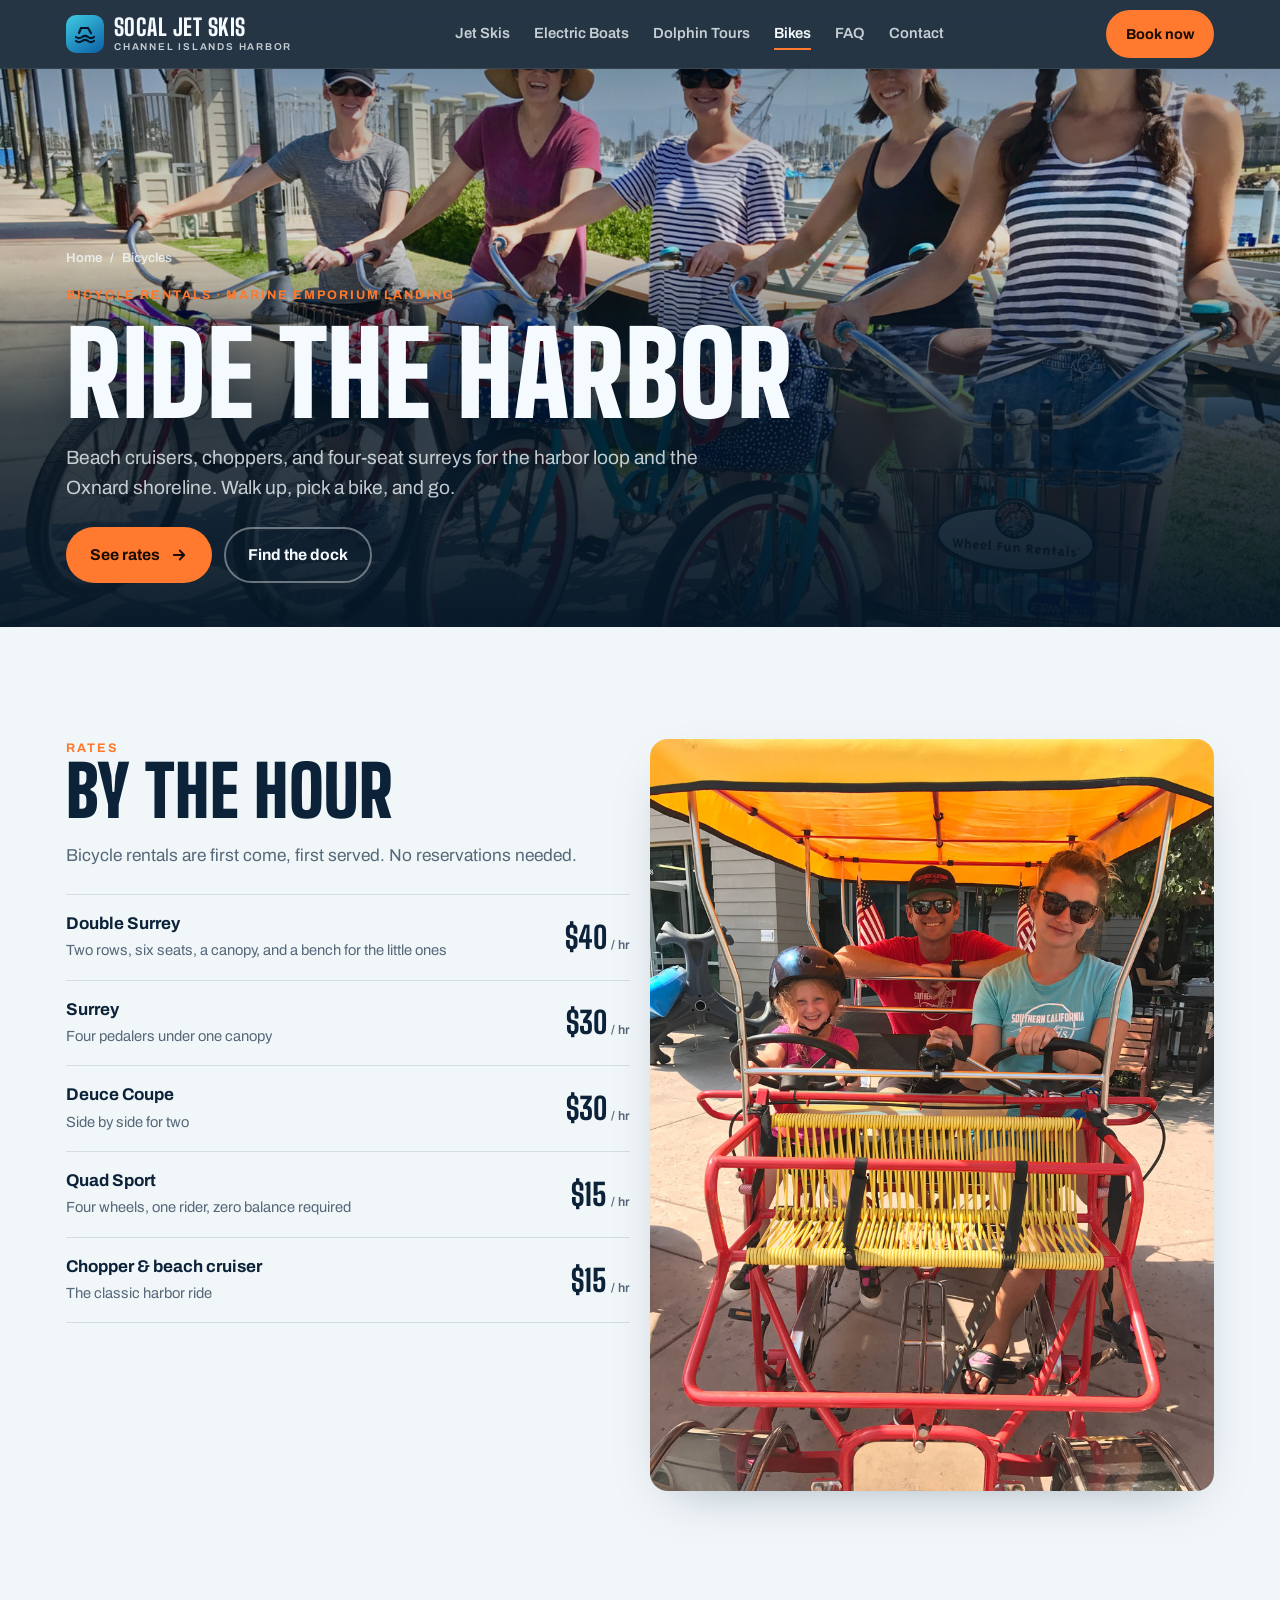
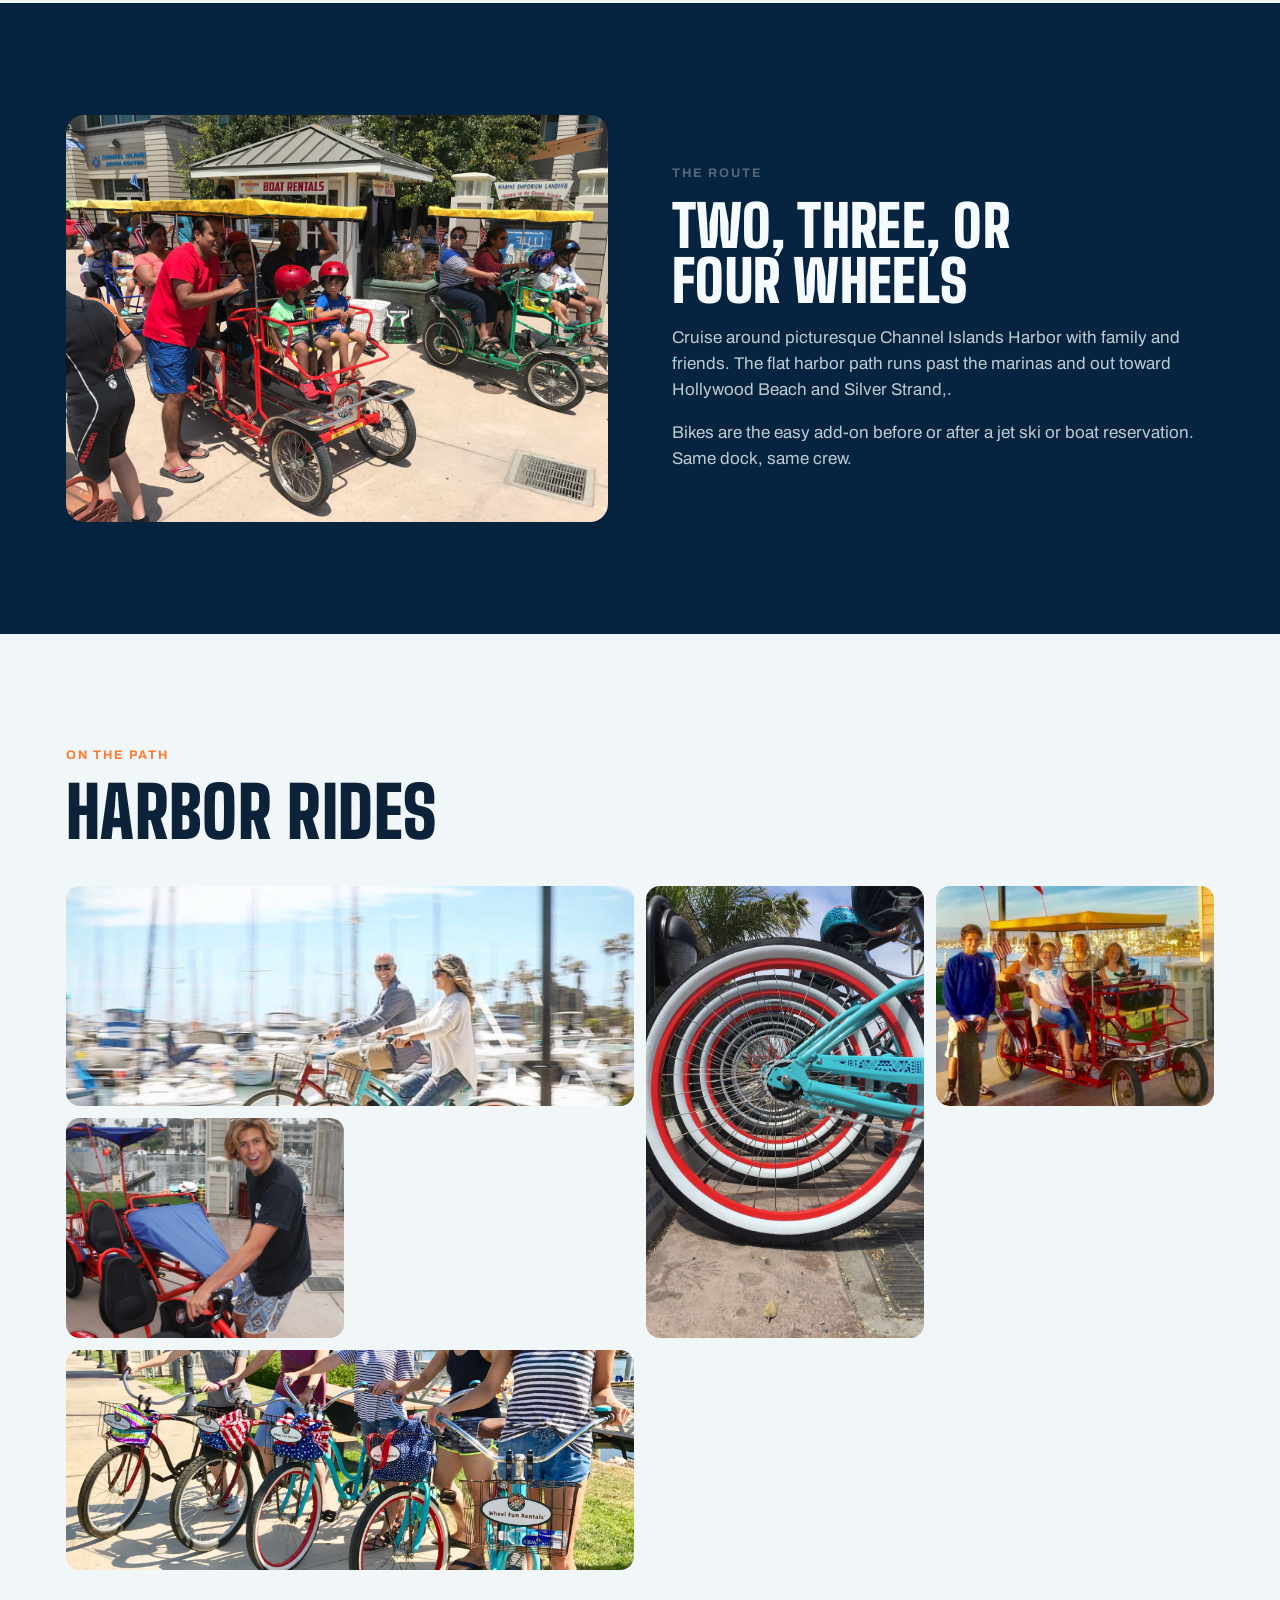
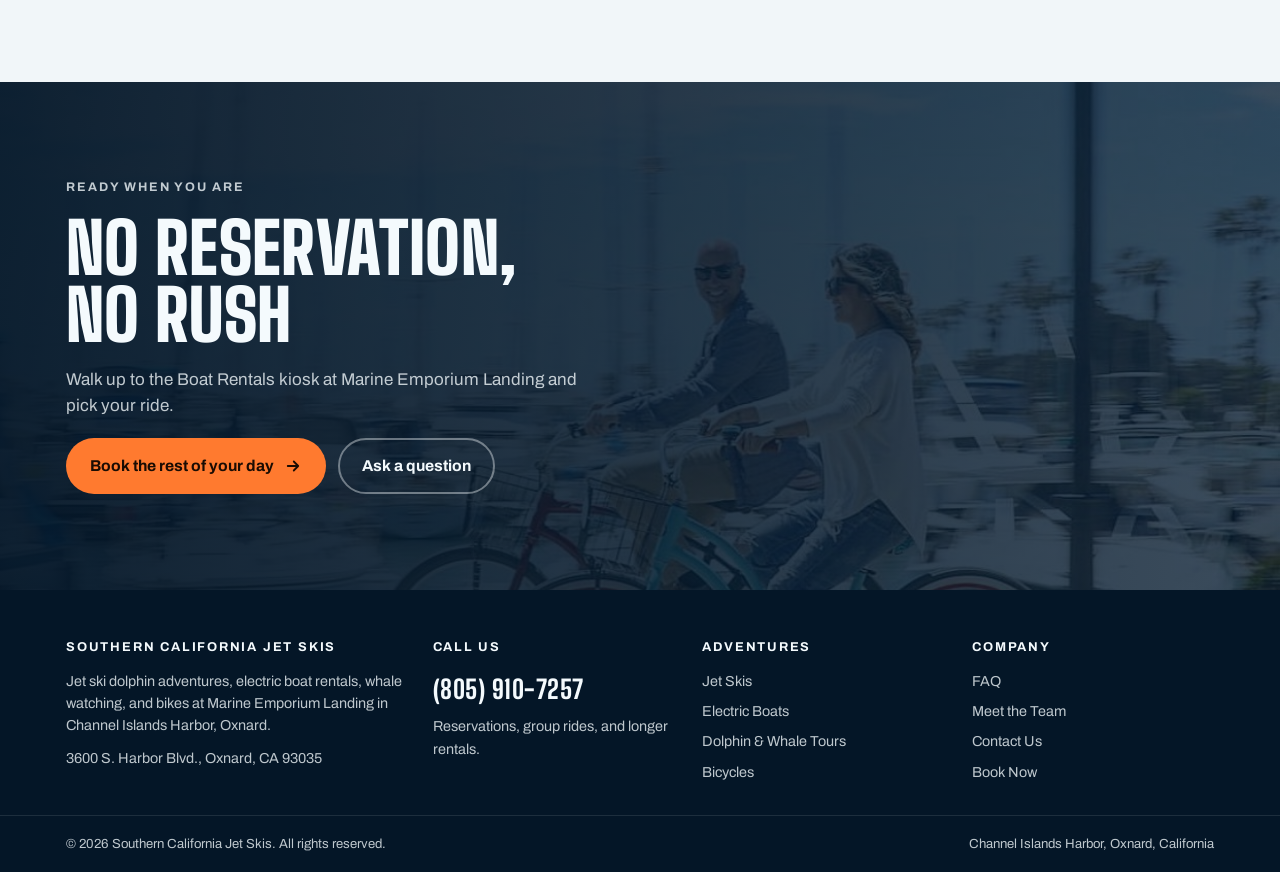
==== bicycles.html @ c8b31bf4 "Redesign preview for socaljetskis.com Co-Authored-By: Claude Fable 5.1 <noreply@anthropic.com>" ====
<!doctype html>
<html lang="en">
<head>
<meta charset="utf-8">
<meta name="viewport" content="width=device-width, initial-scale=1, viewport-fit=cover">
<title>Bicycle Rentals | Southern California Jet Skis</title>
<meta name="description" content="Beach cruisers, choppers, and surrey bikes by the hour at Marine Emporium Landing in Channel Islands Harbor. From $15 per hour, no reservation needed.">
<link rel="preconnect" href="https://fonts.googleapis.com">
<link rel="stylesheet" href="https://fonts.googleapis.com/css2?family=Big+Shoulders+Display:wght@700;800;900&family=Archivo:ital,wght@0,400;0,500;0,600;0,700;1,400&display=swap">
<link rel="stylesheet" href="styles.css">
</head>
<body>
<header class="top">
  <div class="wrap">
    <a class="brand" href="index.html" aria-label="Southern California Jet Skis home">
      <span class="brand-mark" aria-hidden="true">
        <svg viewBox="0 0 24 24" fill="none" stroke="#041627" stroke-width="2.2" stroke-linecap="round" stroke-linejoin="round"><path d="M3 15c2 1.6 4 1.6 6 0s4-1.6 6 0 4 1.6 6 0"/><path d="M3 19c2 1.6 4 1.6 6 0s4-1.6 6 0 4 1.6 6 0"/><path d="M6 11l2-5h7l3 5"/></svg>
      </span>
      <span class="brand-name">SoCal Jet Skis<small>Channel Islands Harbor</small></span>
    </a>
    <nav class="nav" aria-label="Main"><a href="jet-skis.html">Jet Skis</a><a href="electric-boats.html">Electric Boats</a><a href="dolphin-adventures.html">Dolphin Tours</a><a href="bicycles.html" aria-current="page">Bikes</a><a href="faq.html">FAQ</a><a href="contact.html">Contact</a></nav>
    <a class="btn btn-sun" href="https://fareharbor.com/embeds/book/southerncaliforniajetskis/?full-items=yes">Book now</a>
    <button class="menu-btn" id="menuBtn" aria-expanded="false" aria-controls="mobileNav" aria-label="Open menu">
      <svg viewBox="0 0 24 24" fill="none" stroke="currentColor" stroke-width="2" stroke-linecap="round"><path d="M4 7h16M4 12h16M4 17h16"/></svg>
    </button>
  </div>
  <div class="mobile-nav" id="mobileNav">
    <div class="wrap"><a href="index.html">Home</a><a href="jet-skis.html">Jet Skis</a><a href="electric-boats.html">Electric Boats</a><a href="dolphin-adventures.html">Dolphin Tours</a><a href="bicycles.html" aria-current="page">Bikes</a><a href="faq.html">FAQ</a><a href="contact.html">Contact</a><a href="https://fareharbor.com/embeds/book/southerncaliforniajetskis/?full-items=yes" style="color: var(--sun)">Book now</a></div>
  </div>
</header>

<main>
<section class="page-hero">
  <img src="img/cruisers-five-women.jpg" alt="" style="object-position:50% 35%">
  <div class="shade"></div>
  <div class="wrap">
    <div class="crumbs"><a href="index.html">Home</a><span>/</span><span>Bicycles</span></div>
    <p class="eyebrow">Bicycle rentals · Marine Emporium Landing</p>
    <h1>Ride the harbor</h1>
    <p class="lede">Beach cruisers, choppers, and four-seat surreys for the harbor loop and the Oxnard shoreline. Walk up, pick a bike, and go.</p>
    <div class="hero-ctas"><a class="btn btn-sun" href="#rates">See rates <svg viewBox="0 0 24 24" fill="none" stroke="currentColor" stroke-width="2.4" stroke-linecap="round" stroke-linejoin="round"><path d="M5 12h14M13 6l6 6-6 6"/></svg></a><a class="btn btn-ghost" href="contact.html">Find the dock</a></div>
  </div>
</section>


<section class="section" id="rates">
  <div class="wrap split">
    <div>
      <p class="eyebrow">Rates</p>
      <h2 style="margin-bottom:18px">By the hour</h2>
      <p class="lede">Bicycle rentals are first come, first served. No reservations needed.</p>
      <div class="rates" style="margin-top:24px">
        <div class="rate"><div><b>Double Surrey</b><span>Two rows, six seats, a canopy, and a bench for the little ones</span></div><div class="amt">$40<small>/ hr</small></div></div>
        <div class="rate"><div><b>Surrey</b><span>Four pedalers under one canopy</span></div><div class="amt">$30<small>/ hr</small></div></div>
        <div class="rate"><div><b>Deuce Coupe</b><span>Side by side for two</span></div><div class="amt">$30<small>/ hr</small></div></div>
        <div class="rate"><div><b>Quad Sport</b><span>Four wheels, one rider, zero balance required</span></div><div class="amt">$15<small>/ hr</small></div></div>
        <div class="rate"><div><b>Chopper &amp; beach cruiser</b><span>The classic harbor ride</span></div><div class="amt">$15<small>/ hr</small></div></div>
      </div>
    </div>
    <div class="feature-photo tall" style="align-self:stretch; aspect-ratio:auto; min-height:420px"><img src="img/surrey-family.jpg" alt="A family pedaling a yellow-canopied surrey" loading="lazy"></div>
  </div>
</section>

<section class="section band">
  <div class="wrap">
    <div class="feature">
      <div class="feature-photo"><img src="img/surreys-marine-emporium.jpg" alt="Surrey bikes lined up at the Boat Rentals kiosk at Marine Emporium Landing" loading="lazy"></div>
      <div class="feature-text">
        <p class="eyebrow">The route</p>
        <h2>Two, three, or four wheels</h2>
        <p style="color:var(--hero-muted)">Cruise around picturesque Channel Islands Harbor with family and friends. The flat harbor path runs past the marinas and out toward Hollywood Beach and Silver Strand,.</p>
        <p style="color:var(--hero-muted)">Bikes are the easy add-on before or after a jet ski or boat reservation. Same dock, same crew.</p>
      </div>
    </div>
  </div>
</section>

<section class="section">
  <div class="wrap">
    <div class="section-head">
      <p class="eyebrow">On the path</p>
      <h2>Harbor rides</h2>
    </div>
    <div class="gallery"><figure class="wide"><img src="img/bikes-harbor-couple.jpg" alt="A couple riding beach cruisers along the harbor path" loading="lazy"></figure><figure class="tall"><img src="img/bike-wheels.jpg" alt="A row of cruiser bikes with red-rimmed wheels" loading="lazy"></figure><figure class=""><img src="img/surrey-group-harbor.jpg" alt="A group in a surrey bike with a skateboarder alongside" loading="lazy"></figure><figure class=""><img src="img/staff-surrey.jpg" alt="A crew member with a red surrey bike" loading="lazy"></figure><figure class="wide"><img src="img/cruisers-five-women.jpg" alt="Five friends on beach cruisers by the harbor" loading="lazy"></figure></div>
  </div>
</section>

<section class="cta-band">
  <img src="img/bikes-harbor-couple.jpg" alt="">
  <div class="wrap">
    <p class="eyebrow">Ready when you are</p>
    <h2>No reservation, no rush</h2>
    <p>Walk up to the Boat Rentals kiosk at Marine Emporium Landing and pick your ride.</p>
    <div class="hero-ctas"><a class="btn btn-sun" href="https://fareharbor.com/embeds/book/southerncaliforniajetskis/?full-items=yes">Book the rest of your day <svg viewBox="0 0 24 24" fill="none" stroke="currentColor" stroke-width="2.4" stroke-linecap="round" stroke-linejoin="round"><path d="M5 12h14M13 6l6 6-6 6"/></svg></a><a class="btn btn-ghost" href="contact.html">Ask a question</a></div>
  </div>
</section>


</main>
<footer>
  <div class="wrap">
    <div>
      <h4>Southern California Jet Skis</h4>
      <p>Jet ski dolphin adventures, electric boat rentals, whale watching, and bikes at Marine Emporium Landing in Channel Islands Harbor, Oxnard.</p>
      <p style="margin-top:10px">3600 S. Harbor Blvd., Oxnard, CA 93035</p>
    </div>
    <div>
      <h4>Call us</h4>
      <p class="foot-phone">(805) 910-7257</p>
      <p style="margin-top:6px">Reservations, group rides, and longer rentals.</p>
    </div>
    <div>
      <h4>Adventures</h4>
      <ul>
        <li><a href="jet-skis.html">Jet Skis</a></li>
        <li><a href="electric-boats.html">Electric Boats</a></li>
        <li><a href="dolphin-adventures.html">Dolphin &amp; Whale Tours</a></li>
        <li><a href="bicycles.html">Bicycles</a></li>
      </ul>
    </div>
    <div>
      <h4>Company</h4>
      <ul>
        <li><a href="faq.html">FAQ</a></li>
        <li><a href="team.html">Meet the Team</a></li>
        <li><a href="contact.html">Contact Us</a></li>
        <li><a href="https://fareharbor.com/embeds/book/southerncaliforniajetskis/?full-items=yes">Book Now</a></li>
      </ul>
    </div>
  </div>
  <div class="copy"><div class="wrap"><span>© 2026 Southern California Jet Skis. All rights reserved.</span><span>Channel Islands Harbor, Oxnard, California</span></div></div>
</footer>

<script>
  (function () {
    var btn = document.getElementById('menuBtn');
    var nav = document.getElementById('mobileNav');
    if (btn && nav) {
      btn.addEventListener('click', function () {
        var open = nav.classList.toggle('open');
        btn.setAttribute('aria-expanded', open ? 'true' : 'false');
      });
    }
    var form = document.getElementById('subscribe');
    if (form) form.addEventListener('submit', function (e) {
      e.preventDefault();
      document.getElementById('subNote').hidden = false;
      document.getElementById('email').value = '';
    });
    var cf = document.getElementById('contactForm');
    if (cf) cf.addEventListener('submit', function (e) {
      e.preventDefault();
      document.getElementById('contactThanks').hidden = false;
      cf.reset();
    });
    document.querySelectorAll('[data-copy]').forEach(function (b) {
      b.addEventListener('click', function () {
        var text = b.getAttribute('data-copy');
        var done = function () { b.textContent = 'Copied'; setTimeout(function () { b.textContent = 'Copy'; }, 1500); };
        if (navigator.clipboard && navigator.clipboard.writeText) {
          navigator.clipboard.writeText(text).then(done, function () {
            var r = document.createRange(); r.selectNodeContents(b.previousElementSibling);
            var s = window.getSelection(); s.removeAllRanges(); s.addRange(r);
          });
        }
      });
    });
  })();
</script>

</body>
</html>
---- styles.css ----
/* Southern California Jet Skis — shared styles
   Layout concept: a dark ocean opener, then light "deck" sections with wide cards; one sunset accent carries every call to action. */
:root {
  --bg: #F1F6F9;
  --bg-2: #E3EDF3;
  --card: #FFFFFF;
  --ink: #0B2239;
  --muted: #55687A;
  --line: rgba(11, 34, 57, 0.12);
  --ocean: #0B5FA5;
  --ocean-deep: #06243F;
  --ocean-night: #041627;
  --surf: #3FCBE3;
  --sun: #FF7A2F;
  --sun-ink: #1A0C03;
  --hero-fg: #F4FAFD;
  --hero-muted: rgba(244, 250, 253, 0.78);
  --display: "Big Shoulders Display", "Arial Narrow", Impact, sans-serif;
  --body: "Archivo", "Helvetica Neue", Arial, sans-serif;
  --radius: 18px;
  --shadow: 0 18px 50px -24px rgba(6, 36, 63, 0.35);
}
@media (prefers-color-scheme: dark) {
  :root:not([data-theme="light"]) {
    --bg: #071A2C; --bg-2: #0A2238; --card: #0E2A44; --ink: #E8F1F7; --muted: #9FB4C6;
    --line: rgba(232, 241, 247, 0.14); --ocean: #3A97E6; --ocean-deep: #041627; --ocean-night: #020C17;
    --surf: #4FD6EC; --sun: #FF8F4D; --shadow: 0 18px 50px -24px rgba(0, 0, 0, 0.7);
    color-scheme: dark;
  }
}
:root[data-theme="dark"] {
  --bg: #071A2C; --bg-2: #0A2238; --card: #0E2A44; --ink: #E8F1F7; --muted: #9FB4C6;
  --line: rgba(232, 241, 247, 0.14); --ocean: #3A97E6; --ocean-deep: #041627; --ocean-night: #020C17;
  --surf: #4FD6EC; --sun: #FF8F4D; --shadow: 0 18px 50px -24px rgba(0, 0, 0, 0.7);
  color-scheme: dark;
}

* { box-sizing: border-box; }
html { scroll-behavior: smooth; }
body {
  margin: 0; background: var(--bg); color: var(--ink);
  font-family: var(--body); font-size: 17px; line-height: 1.55;
  -webkit-font-smoothing: antialiased;
}
body::before { content: ""; position: fixed; inset: 0 0 auto; height: env(safe-area-inset-top, 0px); z-index: 10; background: var(--ocean-night); }
a { color: inherit; }
img, svg { max-width: 100%; }
img { display: block; }
h1, h2, h3 { font-family: var(--display); line-height: 0.95; margin: 0; text-wrap: balance; letter-spacing: 0.005em; }
h2 { font-size: clamp(2.6rem, 6vw, 4.4rem); font-weight: 900; text-transform: uppercase; }
h3 { font-size: 1.9rem; font-weight: 800; text-transform: uppercase; }
p { margin: 0; }
.wrap { max-width: 1180px; margin-inline: auto; padding-left: max(16px, env(safe-area-inset-left, 0px)); padding-right: max(16px, env(safe-area-inset-right, 0px)); }
.eyebrow { font-family: var(--body); font-size: 0.78rem; font-weight: 700; letter-spacing: 0.16em; text-transform: uppercase; color: var(--sun); }
.lede { color: var(--muted); max-width: 60ch; font-size: 1.08rem; }
.section { padding-block: clamp(64px, 9vw, 112px); }
.section-head { display: grid; gap: 14px; margin-bottom: 40px; max-width: 760px; }
.btn {
  display: inline-flex; align-items: center; gap: 10px; padding: 14px 22px; border-radius: 999px;
  font-weight: 700; font-size: 0.98rem; text-decoration: none; border: 2px solid transparent;
  transition: transform .15s ease, background .15s ease, border-color .15s ease; white-space: nowrap; cursor: pointer; font-family: inherit;
}
.btn:hover { transform: translateY(-1px); }
.btn:focus-visible, a:focus-visible, button:focus-visible, input:focus-visible, textarea:focus-visible, summary:focus-visible { outline: 3px solid var(--surf); outline-offset: 3px; }
.btn-sun { background: var(--sun); color: var(--sun-ink); }
.btn-sun:hover { background: #FF8D4D; }
.btn-ghost { border-color: rgba(244, 250, 253, 0.4); color: var(--hero-fg); }
.btn-ghost:hover { border-color: var(--hero-fg); }
.btn-ink { border-color: var(--line); color: var(--ink); background: transparent; }
.btn-ink:hover { border-color: var(--ink); }
.btn svg { width: 18px; height: 18px; }

/* ---------- Header ---------- */
.top {
  position: sticky; top: env(safe-area-inset-top, 0px); z-index: 9;
  background: color-mix(in srgb, var(--ocean-night) 86%, transparent);
  backdrop-filter: blur(14px); -webkit-backdrop-filter: blur(14px);
  color: var(--hero-fg); border-bottom: 1px solid rgba(244,250,253,0.08);
}
.top > .wrap { display: flex; align-items: center; justify-content: space-between; gap: 20px; height: 68px; }
.brand { display: flex; align-items: center; gap: 10px; text-decoration: none; }
.brand-mark { width: 38px; height: 38px; border-radius: 10px; background: linear-gradient(145deg, var(--surf), var(--ocean)); display: grid; place-items: center; flex: none; }
.brand-mark svg { width: 24px; height: 24px; }
.brand-name { font-family: var(--display); font-weight: 800; font-size: 1.45rem; letter-spacing: 0.02em; text-transform: uppercase; line-height: 1; }
.brand-name small { display: block; font-family: var(--body); font-size: 0.62rem; font-weight: 600; letter-spacing: 0.18em; color: var(--hero-muted); margin-top: 3px; }
.nav { display: flex; gap: 24px; font-weight: 600; font-size: 0.92rem; }
.nav a { text-decoration: none; color: var(--hero-muted); padding-block: 4px; border-bottom: 2px solid transparent; }
.nav a:hover { color: var(--hero-fg); }
.nav a[aria-current="page"] { color: var(--hero-fg); border-bottom-color: var(--sun); }
.top .btn { padding: 11px 18px; font-size: 0.9rem; }
.menu-btn { display: none; background: none; border: 1px solid rgba(244,250,253,0.3); color: var(--hero-fg); border-radius: 10px; padding: 8px 10px; cursor: pointer; }
.menu-btn svg { width: 22px; height: 22px; display: block; }
.mobile-nav { display: none; background: var(--ocean-night); color: var(--hero-fg); border-bottom: 1px solid rgba(244,250,253,0.08); }
.mobile-nav .wrap { display: grid; gap: 4px; padding-block: 10px 16px; }
.mobile-nav a { text-decoration: none; padding: 10px 4px; font-weight: 600; border-bottom: 1px solid rgba(244,250,253,0.08); }
.mobile-nav a[aria-current="page"] { color: var(--surf); }
.mobile-nav.open { display: block; }
@media (max-width: 960px) {
  .nav, .top .btn-sun { display: none; }
  .menu-btn { display: block; }
}

/* ---------- Home hero ---------- */
.hero {
  position: relative; overflow: hidden; color: var(--hero-fg);
  background: var(--ocean-night);
}
.hero .hero-photo { position: absolute; inset: 0; width: 100%; height: 100%; object-fit: cover; object-position: 62% 50%; }
.hero .hero-shade { position: absolute; inset: 0; background: linear-gradient(90deg, rgba(4,22,39,0.88) 0%, rgba(4,22,39,0.55) 42%, rgba(4,22,39,0.05) 78%), linear-gradient(180deg, rgba(4,22,39,0.15) 0%, rgba(4,22,39,0.0) 40%, rgba(4,22,39,0.8) 100%); }
.hero canvas { position: absolute; inset: 0; width: 100%; height: 100%; display: block; opacity: 0.8; }
.hero .wrap { position: relative; display: grid; gap: 28px; padding-block: clamp(72px, 11vw, 140px) clamp(56px, 8vw, 96px); }
.hero h1 {
  font-size: clamp(4.2rem, 13vw, 11rem); font-weight: 900; text-transform: uppercase;
  line-height: 0.86; max-width: 10ch; text-shadow: 0 10px 40px rgba(4,22,39,0.5);
}
.hero h1 em { font-style: normal; color: var(--surf); }
.hero-sub { display: grid; gap: 22px; max-width: 620px; }
.hero-sub p { font-size: clamp(1.05rem, 1.6vw, 1.3rem); color: var(--hero-muted); line-height: 1.5; }
.hero-sub p strong { color: var(--hero-fg); font-weight: 600; }
.hero-ctas { display: flex; flex-wrap: wrap; gap: 12px; }
.facts {
  display: grid; grid-template-columns: repeat(4, 1fr); gap: 1px; margin-top: 24px;
  background: rgba(244,250,253,0.14); border: 1px solid rgba(244,250,253,0.14); border-radius: 14px; overflow: hidden;
  backdrop-filter: blur(8px); -webkit-backdrop-filter: blur(8px);
}
.fact { background: rgba(4, 22, 39, 0.62); padding: 18px 20px; display: grid; gap: 4px; min-width: 0; }
.fact b { font-family: var(--display); font-size: 2rem; font-weight: 800; line-height: 1; color: var(--surf); font-variant-numeric: tabular-nums; }
.fact span { font-size: 0.85rem; color: var(--hero-muted); }
@media (max-width: 720px) { .facts { grid-template-columns: repeat(2, 1fr); } }

/* ---------- Inner page hero ---------- */
.page-hero { position: relative; overflow: hidden; color: var(--hero-fg); background: var(--ocean-night); min-height: clamp(420px, 62vh, 680px); display: grid; align-items: end; }
.page-hero img { position: absolute; inset: 0; width: 100%; height: 100%; object-fit: cover; }
.page-hero .shade { position: absolute; inset: 0; background: linear-gradient(180deg, rgba(4,22,39,0.35) 0%, rgba(4,22,39,0.12) 30%, rgba(4,22,39,0.78) 62%, rgba(4,22,39,0.96) 100%); }
.page-hero .wrap { position: relative; display: grid; gap: 18px; padding-block: 56px 44px; max-width: 1180px; width: 100%; }
.page-hero h1 { font-size: clamp(3.2rem, 9vw, 7.5rem); font-weight: 900; text-transform: uppercase; line-height: 0.88; max-width: 14ch; text-shadow: 0 10px 40px rgba(4,22,39,0.5); }
.page-hero .lede { color: var(--hero-muted); font-size: clamp(1.02rem, 1.5vw, 1.2rem); }
.page-hero .hero-ctas { margin-top: 6px; }
.crumbs { display: flex; gap: 8px; font-size: 0.82rem; color: var(--hero-muted); font-weight: 600; }
.crumbs a { text-decoration: none; }
.crumbs a:hover { color: var(--hero-fg); }

/* ---------- Cards ---------- */
.grid { display: grid; grid-template-columns: repeat(3, 1fr); gap: 20px; }
.grid-2 { grid-template-columns: repeat(2, 1fr); }
@media (max-width: 980px) { .grid { grid-template-columns: repeat(2, 1fr); } }
@media (max-width: 600px) { .grid, .grid-2 { grid-template-columns: 1fr; } }
.card {
  background: var(--card); border-radius: var(--radius); overflow: hidden; display: flex; flex-direction: column;
  box-shadow: var(--shadow); border: 1px solid var(--line); min-width: 0;
}
.card-art { position: relative; aspect-ratio: 4 / 3; max-width: 100%; overflow: hidden; background: var(--ocean-deep); }
.card-art img { width: 100%; height: 100%; object-fit: cover; transition: transform .5s ease; }
.card:hover .card-art img { transform: scale(1.04); }
.tag { position: absolute; top: 14px; left: 14px; background: rgba(4,22,39,0.72); color: #F4FAFD; font-size: 0.72rem; font-weight: 700; letter-spacing: 0.12em; text-transform: uppercase; padding: 6px 10px; border-radius: 999px; backdrop-filter: blur(6px); }
.tag.hot { background: var(--sun); color: var(--sun-ink); }
.card-body { padding: 22px 22px 24px; display: grid; gap: 12px; flex: 1; align-content: start; }
.card-body h3 { font-size: 1.75rem; }
.card-meta { display: flex; flex-wrap: wrap; gap: 8px; }
.chip { font-size: 0.78rem; font-weight: 600; color: var(--muted); border: 1px solid var(--line); border-radius: 999px; padding: 4px 10px; }
.card-body p { color: var(--muted); font-size: 0.97rem; }
.card-foot { margin-top: auto; display: flex; align-items: end; justify-content: space-between; gap: 12px; padding-top: 8px; }
.price { display: grid; line-height: 1.1; }
.price small { font-size: 0.74rem; color: var(--muted); text-transform: uppercase; letter-spacing: 0.1em; font-weight: 600; }
.price b { font-family: var(--display); font-size: 2rem; font-weight: 800; font-variant-numeric: tabular-nums; }
.card-foot .btn { padding: 11px 16px; font-size: 0.9rem; }

/* ---------- Bands, steps ---------- */
.band { background: var(--ocean-deep); color: var(--hero-fg); }
.band .lede { color: var(--hero-muted); }
.steps { display: grid; grid-template-columns: repeat(3, 1fr); gap: 20px; counter-reset: step; }
@media (max-width: 760px) { .steps { grid-template-columns: 1fr; } }
.step { border-top: 2px solid rgba(244,250,253,0.18); padding-top: 20px; display: grid; gap: 10px; min-width: 0; }
.step::before { counter-increment: step; content: "0" counter(step); font-family: var(--display); font-size: 3rem; font-weight: 800; color: var(--surf); line-height: 1; }
.step h3 { font-size: 1.6rem; }
.step p { color: var(--hero-muted); font-size: 0.98rem; }

/* ---------- Occasions (photo tiles) ---------- */
.occasions { display: grid; grid-template-columns: 1.2fr 1fr 1fr; grid-template-rows: auto auto; gap: 16px; }
.occ { position: relative; border-radius: var(--radius); padding: 26px; min-height: 240px; display: flex; flex-direction: column; justify-content: end; gap: 6px; color: #F4FAFD; overflow: hidden; min-width: 0; background: var(--ocean-deep); text-decoration: none; }
.occ img { position: absolute; inset: 0; width: 100%; height: 100%; object-fit: cover; transition: transform .6s ease; }
.occ::after { content: ""; position: absolute; inset: 0; background: linear-gradient(180deg, rgba(4,22,39,0) 30%, rgba(4,22,39,0.88) 100%); }
.occ:hover img { transform: scale(1.04); }
.occ h3, .occ p { position: relative; z-index: 1; }
.occ h3 { font-size: 2rem; }
.occ p { color: rgba(244,250,253,0.82); font-size: 0.95rem; max-width: 36ch; }
.occ-1 { grid-row: span 2; min-height: 440px; }
@media (max-width: 860px) { .occasions { grid-template-columns: 1fr 1fr; } .occ-1 { grid-column: span 2; grid-row: auto; min-height: 280px; } }
@media (max-width: 520px) { .occasions { grid-template-columns: 1fr; } .occ-1 { grid-column: auto; } }

/* ---------- Panels, lists ---------- */
.split { display: grid; grid-template-columns: 1fr 1fr; gap: 20px; }
@media (max-width: 860px) { .split { grid-template-columns: 1fr; } }
.panel { background: var(--card); border: 1px solid var(--line); border-radius: var(--radius); padding: 30px; display: grid; gap: 16px; align-content: start; min-width: 0; }
.panel h3 { font-size: 2.1rem; }
.panel-photo { padding: 0; overflow: hidden; }
.panel-photo img { width: 100%; height: 100%; object-fit: cover; min-height: 320px; }
.event { display: flex; justify-content: space-between; gap: 16px; padding: 16px 0; border-top: 1px solid var(--line); }
.event:last-child { border-bottom: 1px solid var(--line); }
.event b { display: block; font-weight: 700; }
.event span { color: var(--muted); font-size: 0.92rem; }
.event .amt { font-family: var(--display); font-size: 1.7rem; font-weight: 800; white-space: nowrap; font-variant-numeric: tabular-nums; }
.rules { list-style: none; margin: 0; padding: 0; display: grid; gap: 12px; }
.rules li { display: grid; grid-template-columns: 28px 1fr; gap: 12px; align-items: start; color: var(--muted); font-size: 0.98rem; }
.rules li b { color: var(--ink); font-weight: 600; }
.rules svg { width: 26px; height: 26px; color: var(--ocean); }
.rates { display: grid; gap: 0; }
.rate { display: grid; grid-template-columns: 1fr auto; gap: 16px; align-items: center; padding: 16px 0; border-top: 1px solid var(--line); }
.rate:last-child { border-bottom: 1px solid var(--line); }
.rate b { font-weight: 700; display: block; }
.rate span { color: var(--muted); font-size: 0.92rem; }
.rate .amt { font-family: var(--display); font-size: 1.9rem; font-weight: 800; white-space: nowrap; font-variant-numeric: tabular-nums; }
.rate .amt small { font-family: var(--body); font-size: 0.78rem; font-weight: 600; color: var(--muted); margin-left: 4px; }

/* ---------- Feature rows (text + photo) ---------- */
.feature { display: grid; grid-template-columns: 1fr 1fr; gap: clamp(24px, 5vw, 64px); align-items: center; }
.feature.flip > .feature-photo { order: -1; }
.feature-photo { border-radius: var(--radius); overflow: hidden; aspect-ratio: 4 / 3; max-width: 100%; box-shadow: var(--shadow); }
.feature-photo.tall { aspect-ratio: 4 / 5; }
.feature-photo img { width: 100%; height: 100%; object-fit: cover; }
.feature-text { display: grid; gap: 16px; min-width: 0; }
.feature-text h2 { font-size: clamp(2.4rem, 4.5vw, 3.6rem); }
.feature-text p { color: var(--muted); max-width: 56ch; }
.feature-text ul { margin: 0; padding-left: 20px; color: var(--muted); display: grid; gap: 6px; }
@media (max-width: 860px) { .feature { grid-template-columns: 1fr; } .feature.flip > .feature-photo { order: 0; } }

/* ---------- Gallery ---------- */
.gallery { display: grid; grid-template-columns: repeat(4, 1fr); grid-auto-rows: 220px; gap: 12px; }
.gallery figure { margin: 0; border-radius: 14px; overflow: hidden; position: relative; background: var(--ocean-deep); }
.gallery img { width: 100%; height: 100%; object-fit: cover; transition: transform .6s ease; }
.gallery figure:hover img { transform: scale(1.04); }
.gallery .wide { grid-column: span 2; }
.gallery .tall { grid-row: span 2; }
@media (max-width: 860px) { .gallery { grid-template-columns: repeat(2, 1fr); grid-auto-rows: 180px; } }
@media (max-width: 480px) { .gallery .wide { grid-column: span 2; } }

/* ---------- FAQ ---------- */
.faq-nav { display: flex; flex-wrap: wrap; gap: 10px; }
.faq-nav a { text-decoration: none; font-weight: 600; font-size: 0.9rem; padding: 9px 16px; border-radius: 999px; border: 1px solid var(--line); color: var(--ink); }
.faq-nav a:hover { border-color: var(--ink); }
.faq-group { display: grid; gap: 10px; }
.faq-group h2 { font-size: clamp(2rem, 4vw, 3rem); margin-bottom: 10px; }
details.q { background: var(--card); border: 1px solid var(--line); border-radius: 14px; padding: 0 22px; }
details.q summary { list-style: none; cursor: pointer; display: flex; justify-content: space-between; gap: 16px; align-items: center; padding: 18px 0; font-weight: 700; font-size: 1.05rem; }
details.q summary::-webkit-details-marker { display: none; }
details.q summary::after { content: "+"; font-family: var(--display); font-size: 1.8rem; font-weight: 800; color: var(--sun); line-height: 1; flex: none; transition: transform .2s ease; }
details.q[open] summary::after { transform: rotate(45deg); }
details.q .a { color: var(--muted); padding: 0 0 20px; max-width: 70ch; display: grid; gap: 10px; }
details.q .a a { color: var(--ocean); }

/* ---------- Team ---------- */
.team { display: grid; grid-template-columns: repeat(4, 1fr); gap: 16px; }
@media (max-width: 980px) { .team { grid-template-columns: repeat(3, 1fr); } }
@media (max-width: 640px) { .team { grid-template-columns: repeat(2, 1fr); } }
.member { border-radius: var(--radius); overflow: hidden; background: var(--card); border: 1px solid var(--line); display: grid; }
.member .ph { aspect-ratio: 4 / 5; max-width: 100%; overflow: hidden; background: var(--ocean-deep); }
.member img { width: 100%; height: 100%; object-fit: cover; object-position: 50% 30%; }
.member figcaption { padding: 14px 16px 16px; display: grid; gap: 2px; }
.member figcaption b { font-family: var(--display); font-size: 1.4rem; font-weight: 800; text-transform: uppercase; }
.member figcaption span { font-size: 0.85rem; color: var(--muted); }

/* ---------- Contact ---------- */
.contact { display: grid; grid-template-columns: 1.1fr 0.9fr; gap: 24px; align-items: start; }
@media (max-width: 860px) { .contact { grid-template-columns: 1fr; } }
.form { display: grid; gap: 14px; }
.form label { display: grid; gap: 6px; font-weight: 600; font-size: 0.9rem; }
.form input, .form textarea { width: 100%; padding: 13px 16px; border-radius: 12px; border: 1px solid var(--line); background: var(--bg); color: var(--ink); font: inherit; font-size: 0.98rem; }
.form textarea { min-height: 140px; resize: vertical; }
.form .row { display: grid; grid-template-columns: 1fr 1fr; gap: 14px; }
@media (max-width: 520px) { .form .row { grid-template-columns: 1fr; } }
.info { display: grid; gap: 18px; }
.info-row { display: grid; grid-template-columns: 28px 1fr; gap: 14px; align-items: start; }
.info-row svg { width: 26px; height: 26px; color: var(--ocean); }
.info-row b { display: block; font-weight: 700; }
.info-row span, .info-row address { color: var(--muted); font-style: normal; font-size: 0.97rem; }
.phone { font-family: var(--display); font-size: 2.4rem; font-weight: 800; letter-spacing: 0.02em; user-select: all; line-height: 1; }
.copy-btn { font: inherit; font-size: 0.8rem; font-weight: 600; padding: 6px 12px; border-radius: 999px; border: 1px solid var(--line); background: transparent; color: var(--ink); cursor: pointer; }

/* ---------- Map ---------- */
.map { position: relative; aspect-ratio: 4 / 3; max-width: 100%; border-radius: var(--radius); overflow: hidden; background: #AAD3DF; box-shadow: var(--shadow); }
.map .tiles { position: absolute; left: calc(50% - 537px); top: calc(50% - 408px); width: 1024px; height: 768px; display: grid; grid-template-columns: repeat(4, 256px); grid-template-rows: repeat(3, 256px); }
.map .tiles img { width: 256px; height: 256px; display: block; max-width: none; }
.map .pin { position: absolute; left: 537px; top: 408px; transform: translate(-50%, -100%); width: 44px; height: 56px; filter: drop-shadow(0 6px 10px rgba(4,22,39,0.4)); }
.map .pin-label { position: absolute; left: 537px; top: 408px; transform: translate(-50%, 10px); background: var(--ocean-night); color: #F4FAFD; font-size: 0.78rem; font-weight: 700; padding: 6px 10px; border-radius: 999px; white-space: nowrap; }
.map .pulse { position: absolute; left: 537px; top: 408px; width: 18px; height: 18px; border-radius: 50%; background: var(--sun); transform: translate(-50%, -50%); animation: pulse 2s ease-out infinite; opacity: 0.6; }
.map .attrib { position: absolute; right: 8px; bottom: 6px; font-size: 0.68rem; color: #0B2239; background: rgba(255,255,255,0.75); padding: 2px 6px; border-radius: 4px; }
.map .attrib a { color: inherit; }
@keyframes pulse { 0% { transform: translate(-50%, -50%) scale(1); opacity: 0.6; } 100% { transform: translate(-50%, -50%) scale(5); opacity: 0; } }
.loc { display: grid; grid-template-columns: 1fr 1fr; gap: 28px; align-items: center; }
@media (max-width: 860px) { .loc { grid-template-columns: 1fr; } }
.addr { display: grid; gap: 18px; }
.addr address { font-style: normal; font-size: 1.2rem; font-weight: 600; line-height: 1.4; }
.addr .dist { display: grid; grid-template-columns: repeat(3, auto); gap: 22px; justify-content: start; }
.addr .dist div { display: grid; }
.addr .dist b { font-family: var(--display); font-size: 2.2rem; font-weight: 800; line-height: 1; color: var(--ocean); }
.addr .dist span { font-size: 0.82rem; color: var(--muted); }
.storefront { border-radius: var(--radius); overflow: hidden; aspect-ratio: 16 / 9; max-width: 100%; box-shadow: var(--shadow); }
.storefront img { width: 100%; height: 100%; object-fit: cover; }

/* ---------- Gift, CTA band ---------- */
.gift { background: linear-gradient(120deg, var(--sun), #FFB36B); color: var(--sun-ink); border-radius: var(--radius); padding: clamp(28px, 5vw, 48px); display: grid; grid-template-columns: 1.4fr auto; align-items: center; gap: 24px; }
.gift h3 { font-size: clamp(2rem, 4.5vw, 3.2rem); }
.gift p { opacity: 0.85; max-width: 48ch; margin-top: 8px; }
.gift .btn { background: var(--sun-ink); color: #FFF3E8; }
@media (max-width: 640px) { .gift { grid-template-columns: 1fr; } }
.cta-band { position: relative; overflow: hidden; color: var(--hero-fg); background: var(--ocean-deep); }
.cta-band img { position: absolute; inset: 0; width: 100%; height: 100%; object-fit: cover; opacity: 0.45; }
.cta-band::after { content: ""; position: absolute; inset: 0; background: linear-gradient(90deg, rgba(4,22,39,0.9), rgba(4,22,39,0.5)); }
.cta-band .wrap { position: relative; z-index: 1; display: grid; gap: 18px; padding-block: clamp(56px, 8vw, 96px); max-width: 1180px; }
.cta-band h2 { max-width: 14ch; }
.cta-band p { color: var(--hero-muted); max-width: 52ch; }

/* ---------- Newsletter + footer ---------- */
.news { background: var(--bg-2); }
.news .wrap { display: grid; grid-template-columns: 1fr 1fr; gap: 28px; align-items: center; padding-block: 56px; }
@media (max-width: 760px) { .news .wrap { grid-template-columns: 1fr; } }
.news form { display: flex; gap: 10px; flex-wrap: wrap; }
.news input { flex: 1 1 220px; min-width: 0; padding: 14px 18px; border-radius: 999px; border: 1px solid var(--line); background: var(--card); color: var(--ink); font: inherit; font-size: 0.98rem; }
.note { font-size: 0.9rem; color: var(--muted); margin-top: 8px; }
footer { background: var(--ocean-night); color: var(--hero-muted); font-size: 0.9rem; }
footer .wrap { display: grid; grid-template-columns: 1.4fr 1fr 1fr 1fr; gap: 28px; padding-block: 48px 32px; }
@media (max-width: 860px) { footer .wrap { grid-template-columns: 1fr 1fr; } }
@media (max-width: 520px) { footer .wrap { grid-template-columns: 1fr; } }
footer h4 { margin: 0 0 12px; color: var(--hero-fg); font-size: 0.8rem; letter-spacing: 0.14em; text-transform: uppercase; }
footer ul { list-style: none; margin: 0; padding: 0; display: grid; gap: 8px; }
footer a { text-decoration: none; }
footer a:hover { color: var(--hero-fg); }
footer .foot-phone { font-family: var(--display); font-size: 1.6rem; font-weight: 800; color: var(--hero-fg); letter-spacing: 0.02em; }
.copy { border-top: 1px solid rgba(244,250,253,0.1); }
.copy .wrap { display: flex; flex-wrap: wrap; justify-content: space-between; gap: 10px; padding-block: 18px; font-size: 0.82rem; }

@media (prefers-reduced-motion: reduce) {
  .btn, .card-art img, .occ img, .gallery img { transition: none; }
  .btn:hover { transform: none; }
  .map .pulse { animation: none; opacity: 0; }
  html { scroll-behavior: auto; }
}
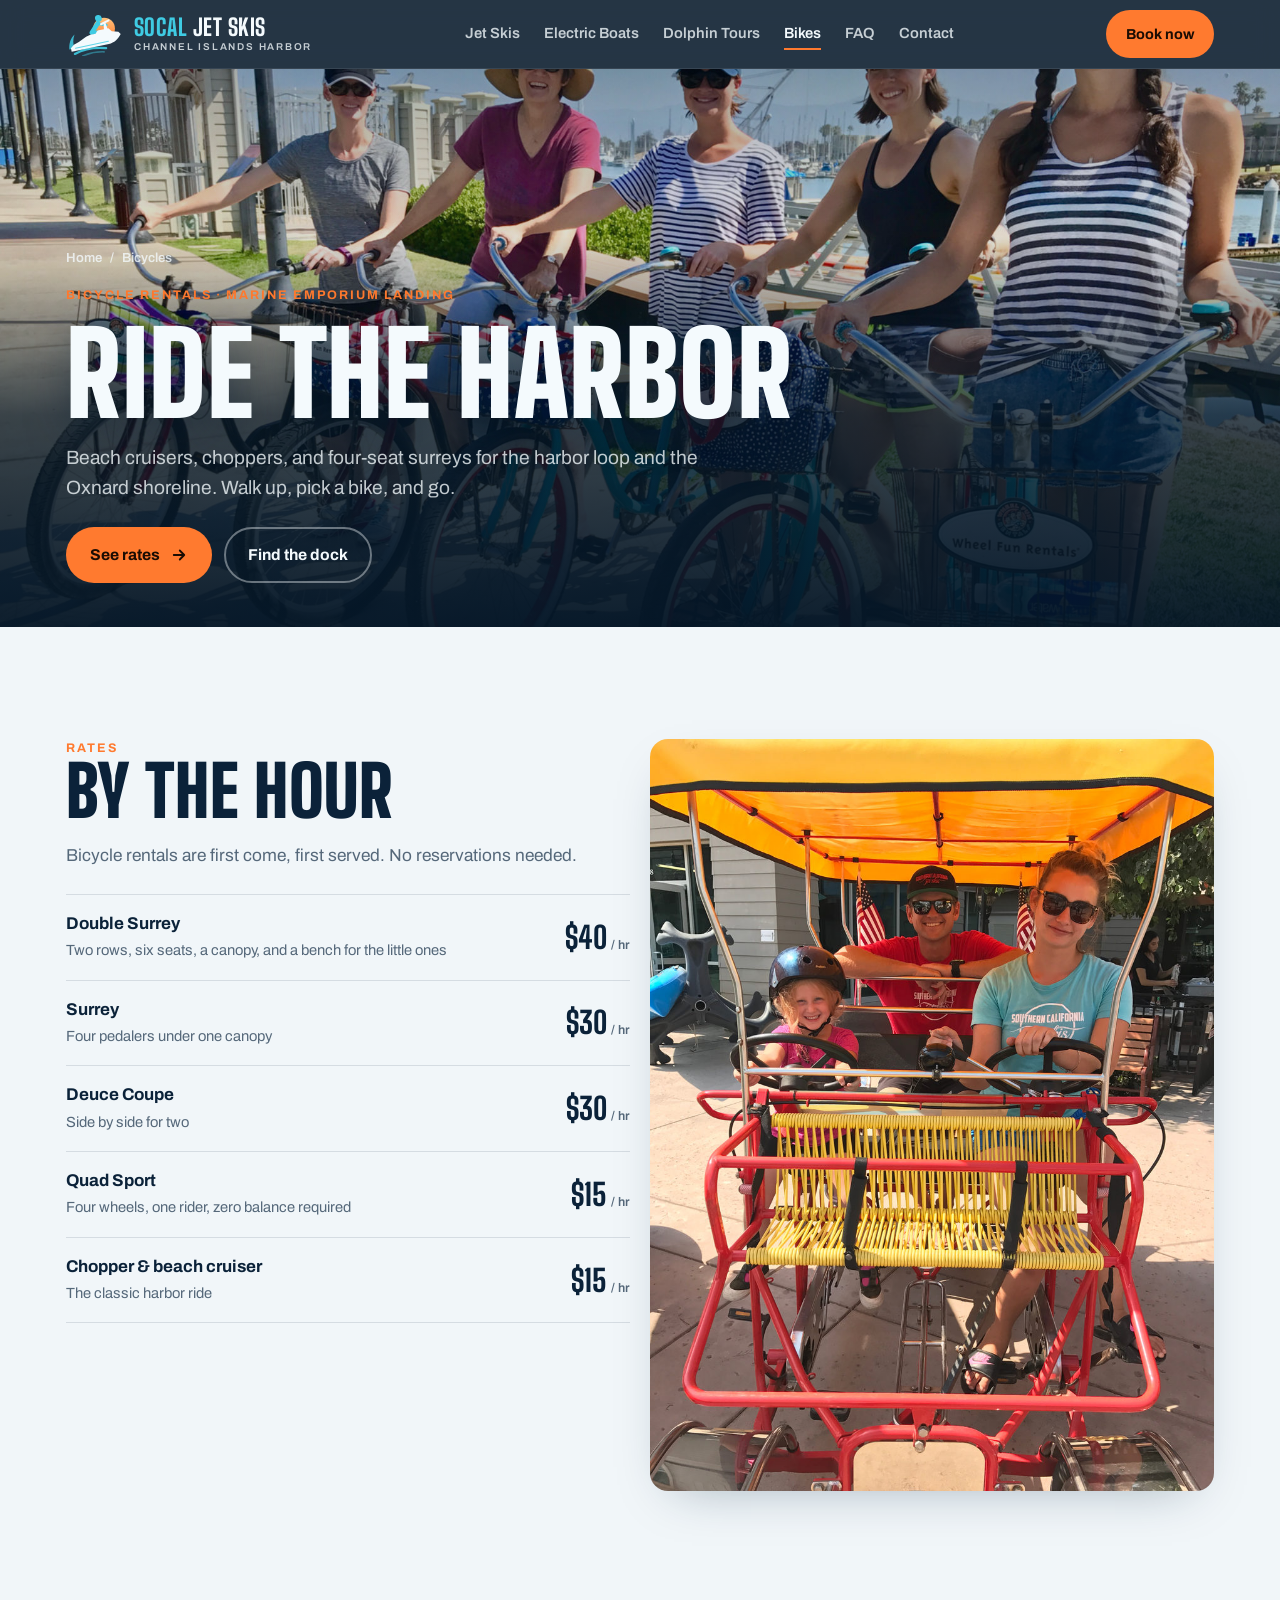
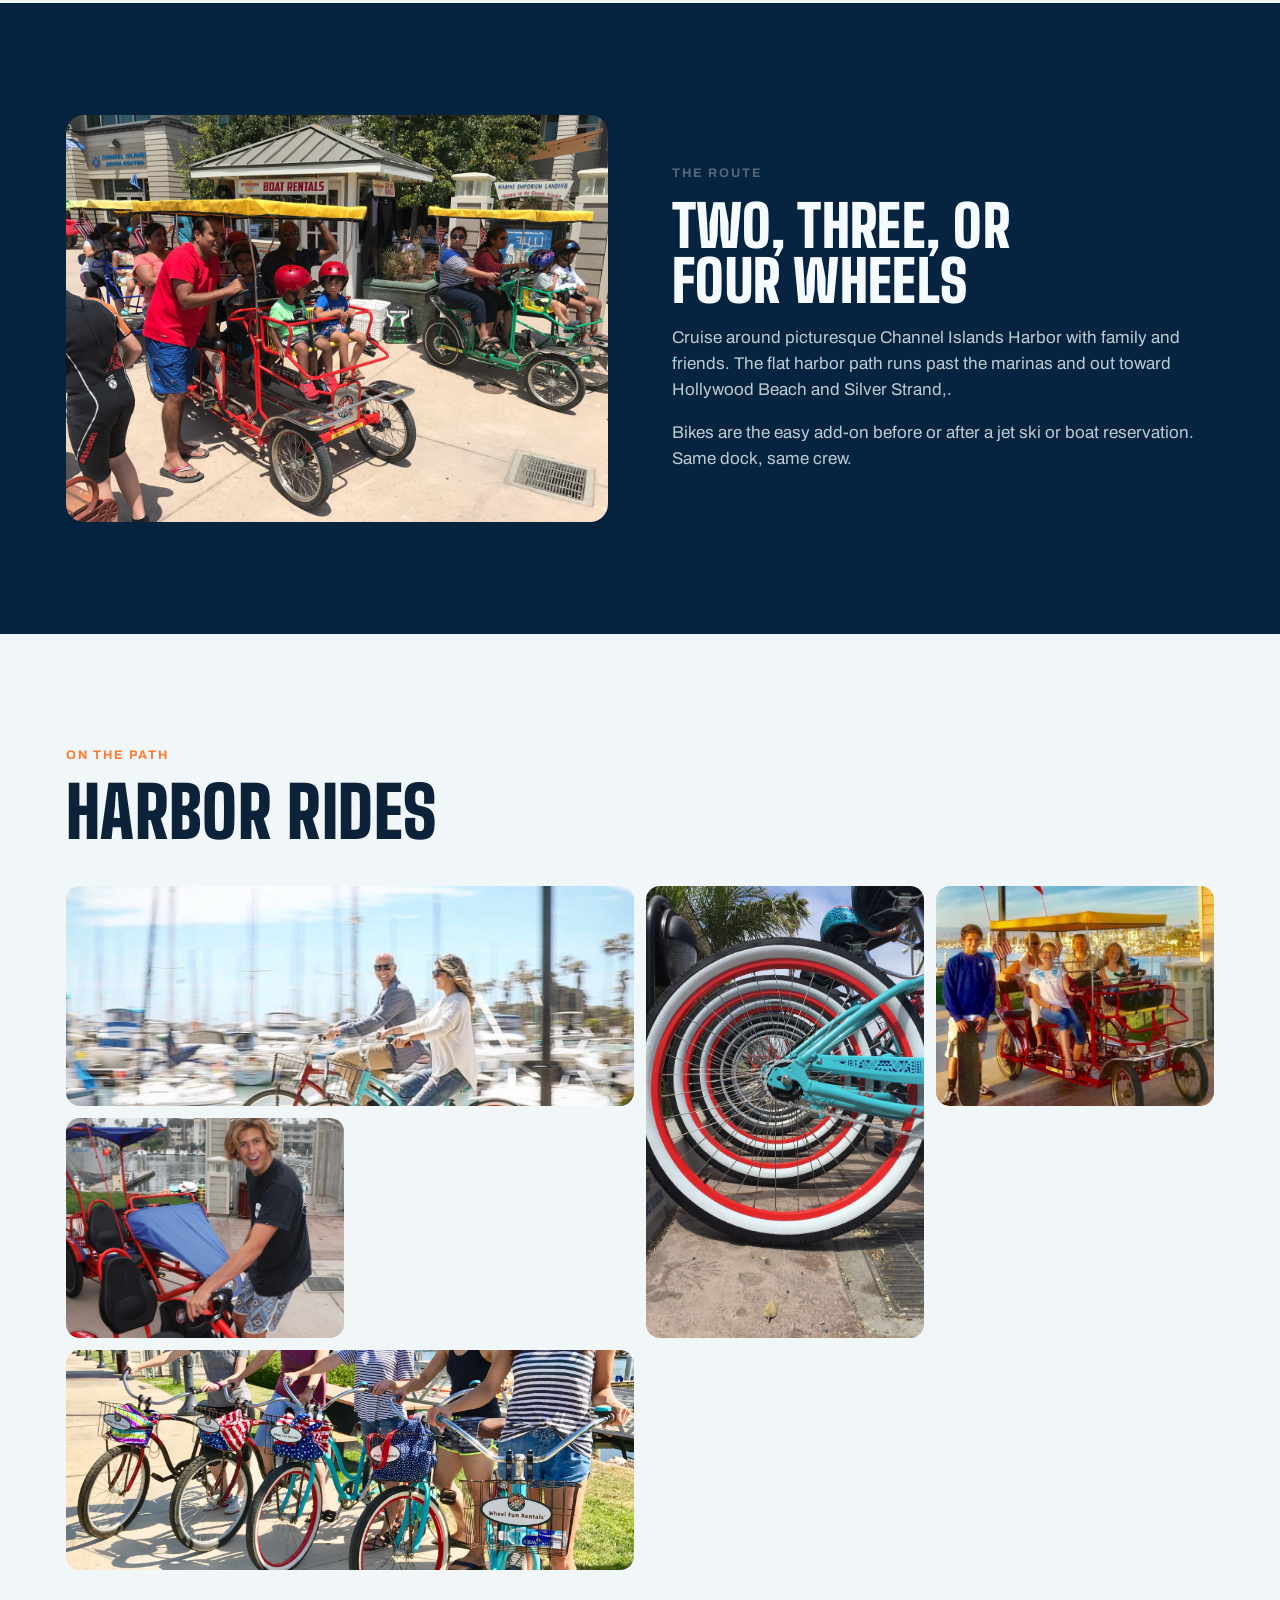
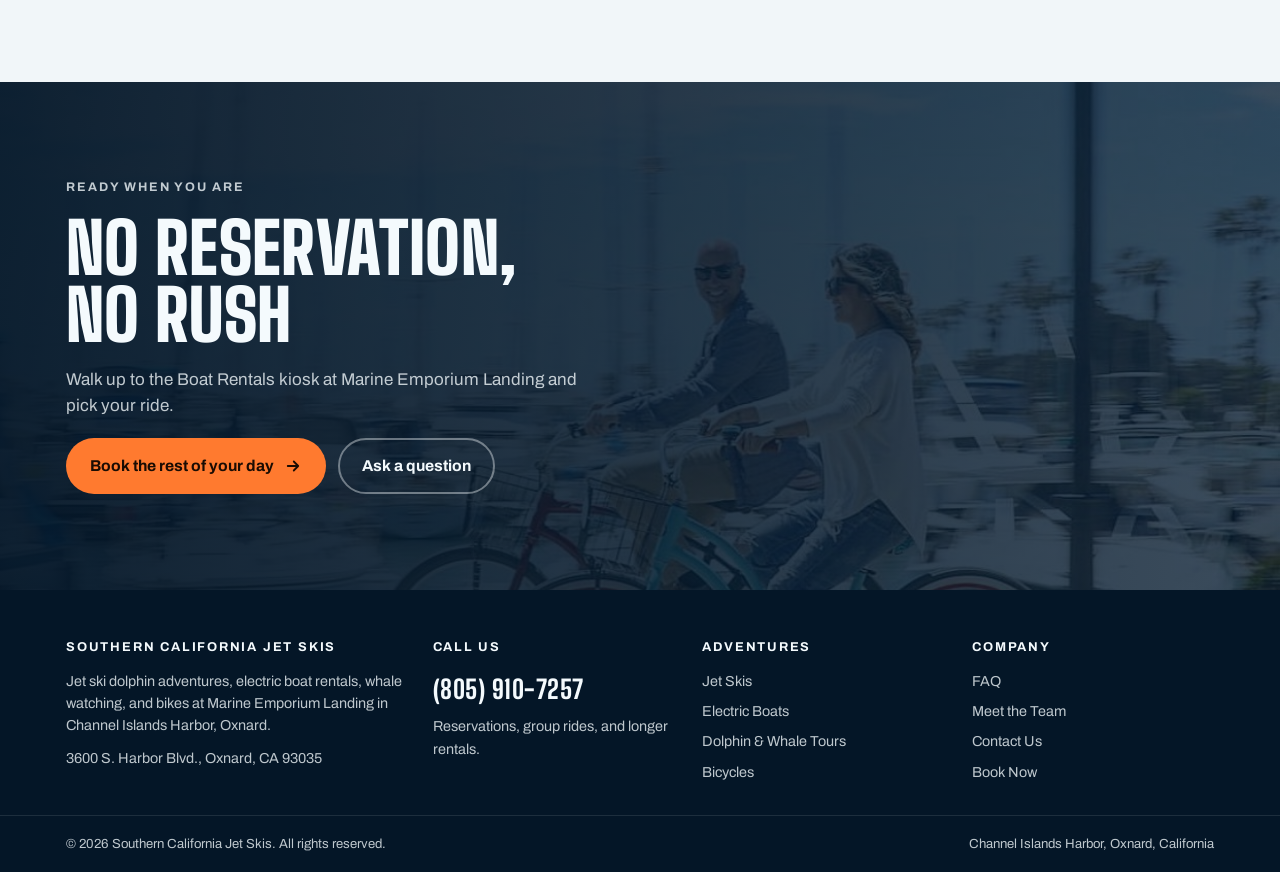
==== commit 67f6125c: "Sunset hero photo, new logo mark Co-Authored-By: Claude Fable 5.1 <noreply@anthropic.com>" ====
--- a/bicycles.html
+++ b/bicycles.html
@@ -13,10 +13,21 @@
 <header class="top">
   <div class="wrap">
     <a class="brand" href="index.html" aria-label="Southern California Jet Skis home">
-      <span class="brand-mark" aria-hidden="true">
-        <svg viewBox="0 0 24 24" fill="none" stroke="#041627" stroke-width="2.2" stroke-linecap="round" stroke-linejoin="round"><path d="M3 15c2 1.6 4 1.6 6 0s4-1.6 6 0 4 1.6 6 0"/><path d="M3 19c2 1.6 4 1.6 6 0s4-1.6 6 0 4 1.6 6 0"/><path d="M6 11l2-5h7l3 5"/></svg>
-      </span>
-      <span class="brand-name">SoCal Jet Skis<small>Channel Islands Harbor</small></span>
+      <svg class="brand-mark" viewBox="0 0 128 96" aria-hidden="true">
+        <defs><linearGradient id="sung" x1="0" y1="0" x2="0" y2="1"><stop offset="0" stop-color="#FFC27A"/><stop offset="1" stop-color="#FF7A2F"/></linearGradient></defs>
+        <circle cx="84" cy="36" r="24" fill="url(#sung)"/>
+        <g transform="rotate(-12 64 60)">
+          <path d="M4 70c2-14 8-24 18-30-6 10-8 20-6 30z" fill="#3FCBE3" opacity=".85"/>
+          <path d="M14 82c20-6 44-6 70 2" fill="none" stroke="#3FCBE3" stroke-width="5" stroke-linecap="round" opacity=".9"/>
+          <path d="M30 90c16-3 32-3 48 1" fill="none" stroke="#3FCBE3" stroke-width="3.5" stroke-linecap="round" opacity=".45"/>
+          <g fill="none" stroke="#3FCBE3" stroke-linecap="round" stroke-linejoin="round"><path d="M78 26L60 44" stroke-width="10"/><path d="M79 28l16 6" stroke-width="6"/><path d="M60 44l14 2" stroke-width="8"/></g>
+          <circle cx="81" cy="16" r="7.5" fill="#3FCBE3"/>
+          <path d="M8 76h84c12 0 22-6 30-16l-4-6-14-4-6-8h-2l-2-14h-4l-2 14H76c-4 0-6 4-8 6H56l-10 2-18 8-12 4-8 6z" fill="currentColor"/>
+          <path d="M18 70h74" stroke="#3FCBE3" stroke-width="2.5" stroke-linecap="round" opacity=".8"/>
+          <path d="M84 30l18-5" stroke="currentColor" stroke-width="4.5" stroke-linecap="round"/>
+        </g>
+      </svg>
+      <span class="brand-name"><em>SoCal</em> Jet Skis<small>Channel Islands Harbor</small></span>
     </a>
     <nav class="nav" aria-label="Main"><a href="jet-skis.html">Jet Skis</a><a href="electric-boats.html">Electric Boats</a><a href="dolphin-adventures.html">Dolphin Tours</a><a href="bicycles.html" aria-current="page">Bikes</a><a href="faq.html">FAQ</a><a href="contact.html">Contact</a></nav>
     <a class="btn btn-sun" href="https://fareharbor.com/embeds/book/southerncaliforniajetskis/?full-items=yes">Book now</a>
--- a/styles.css
+++ b/styles.css
@@ -79,9 +79,9 @@
 }
 .top > .wrap { display: flex; align-items: center; justify-content: space-between; gap: 20px; height: 68px; }
 .brand { display: flex; align-items: center; gap: 10px; text-decoration: none; }
-.brand-mark { width: 38px; height: 38px; border-radius: 10px; background: linear-gradient(145deg, var(--surf), var(--ocean)); display: grid; place-items: center; flex: none; }
-.brand-mark svg { width: 24px; height: 24px; }
+.brand-mark { width: 58px; height: 44px; display: block; flex: none; color: var(--hero-fg); }
 .brand-name { font-family: var(--display); font-weight: 800; font-size: 1.45rem; letter-spacing: 0.02em; text-transform: uppercase; line-height: 1; }
+.brand-name em { font-style: normal; color: var(--surf); }
 .brand-name small { display: block; font-family: var(--body); font-size: 0.62rem; font-weight: 600; letter-spacing: 0.18em; color: var(--hero-muted); margin-top: 3px; }
 .nav { display: flex; gap: 24px; font-weight: 600; font-size: 0.92rem; }
 .nav a { text-decoration: none; color: var(--hero-muted); padding-block: 4px; border-bottom: 2px solid transparent; }
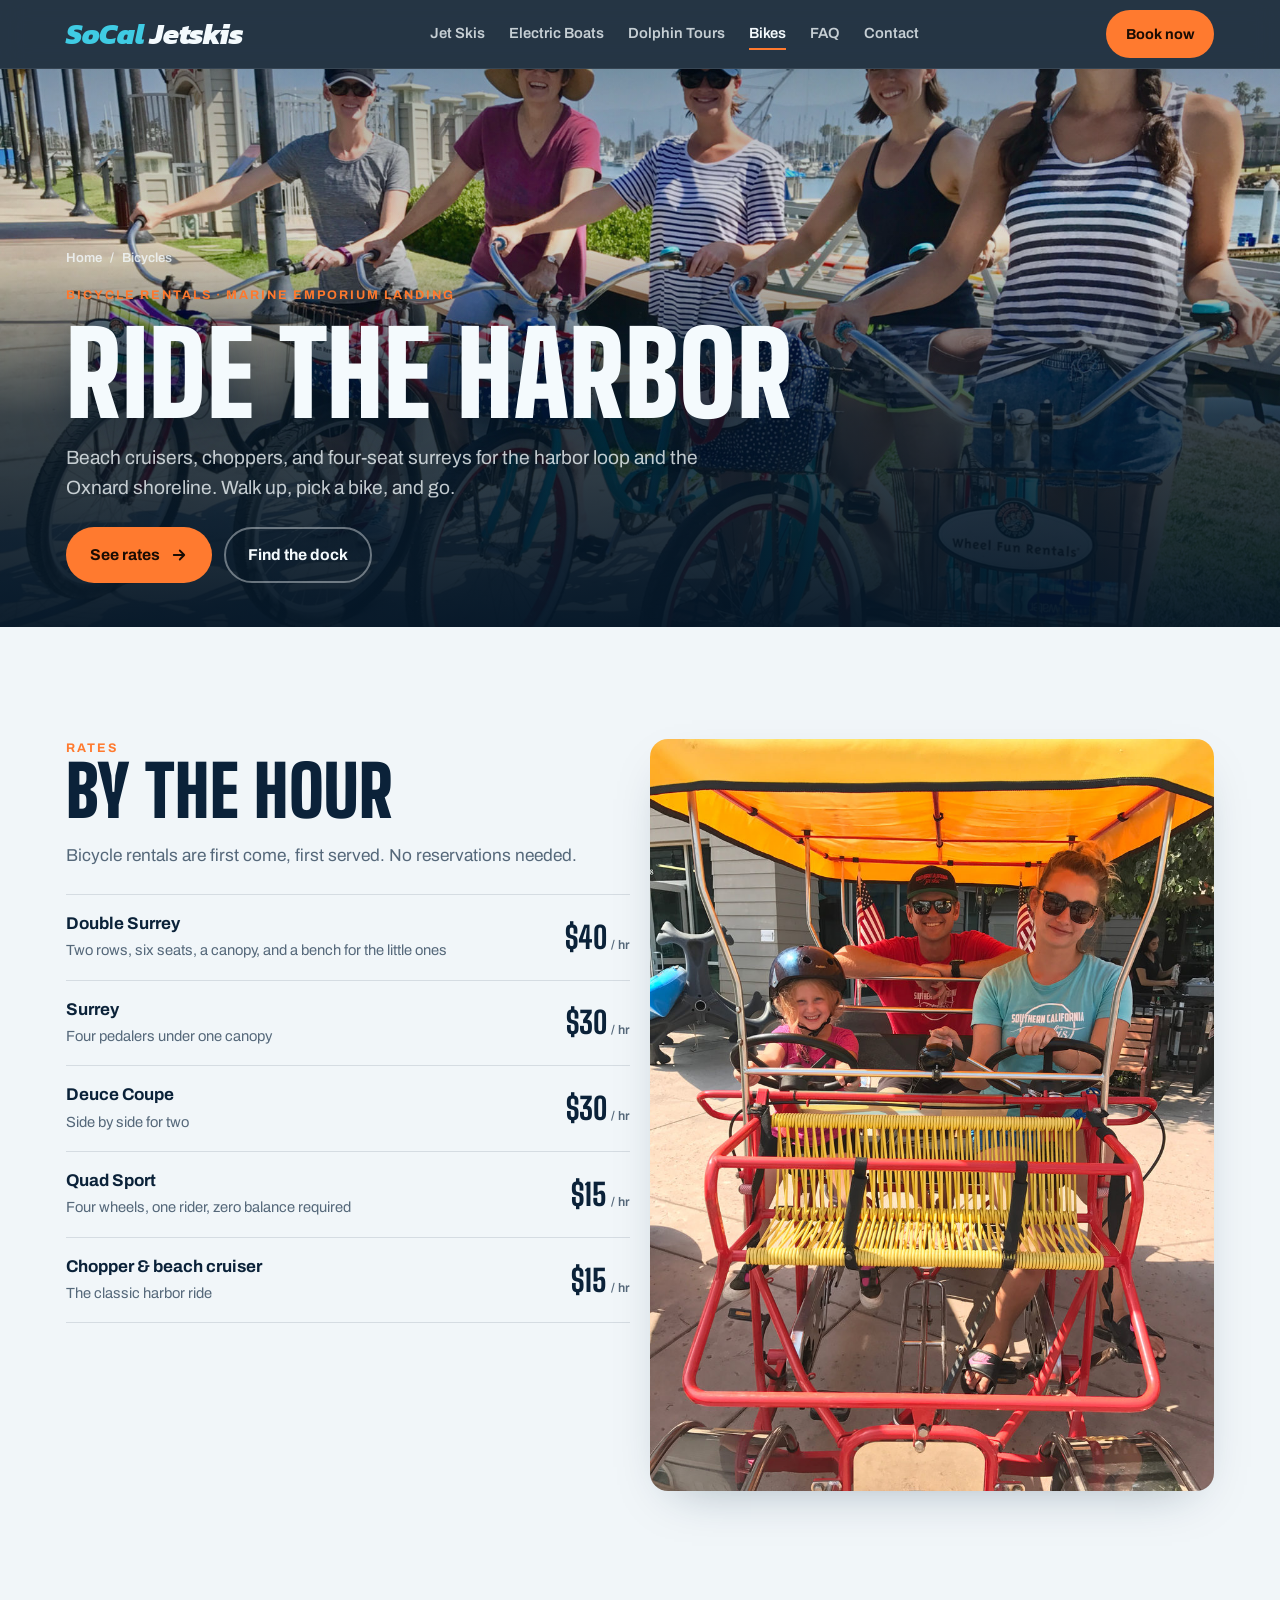
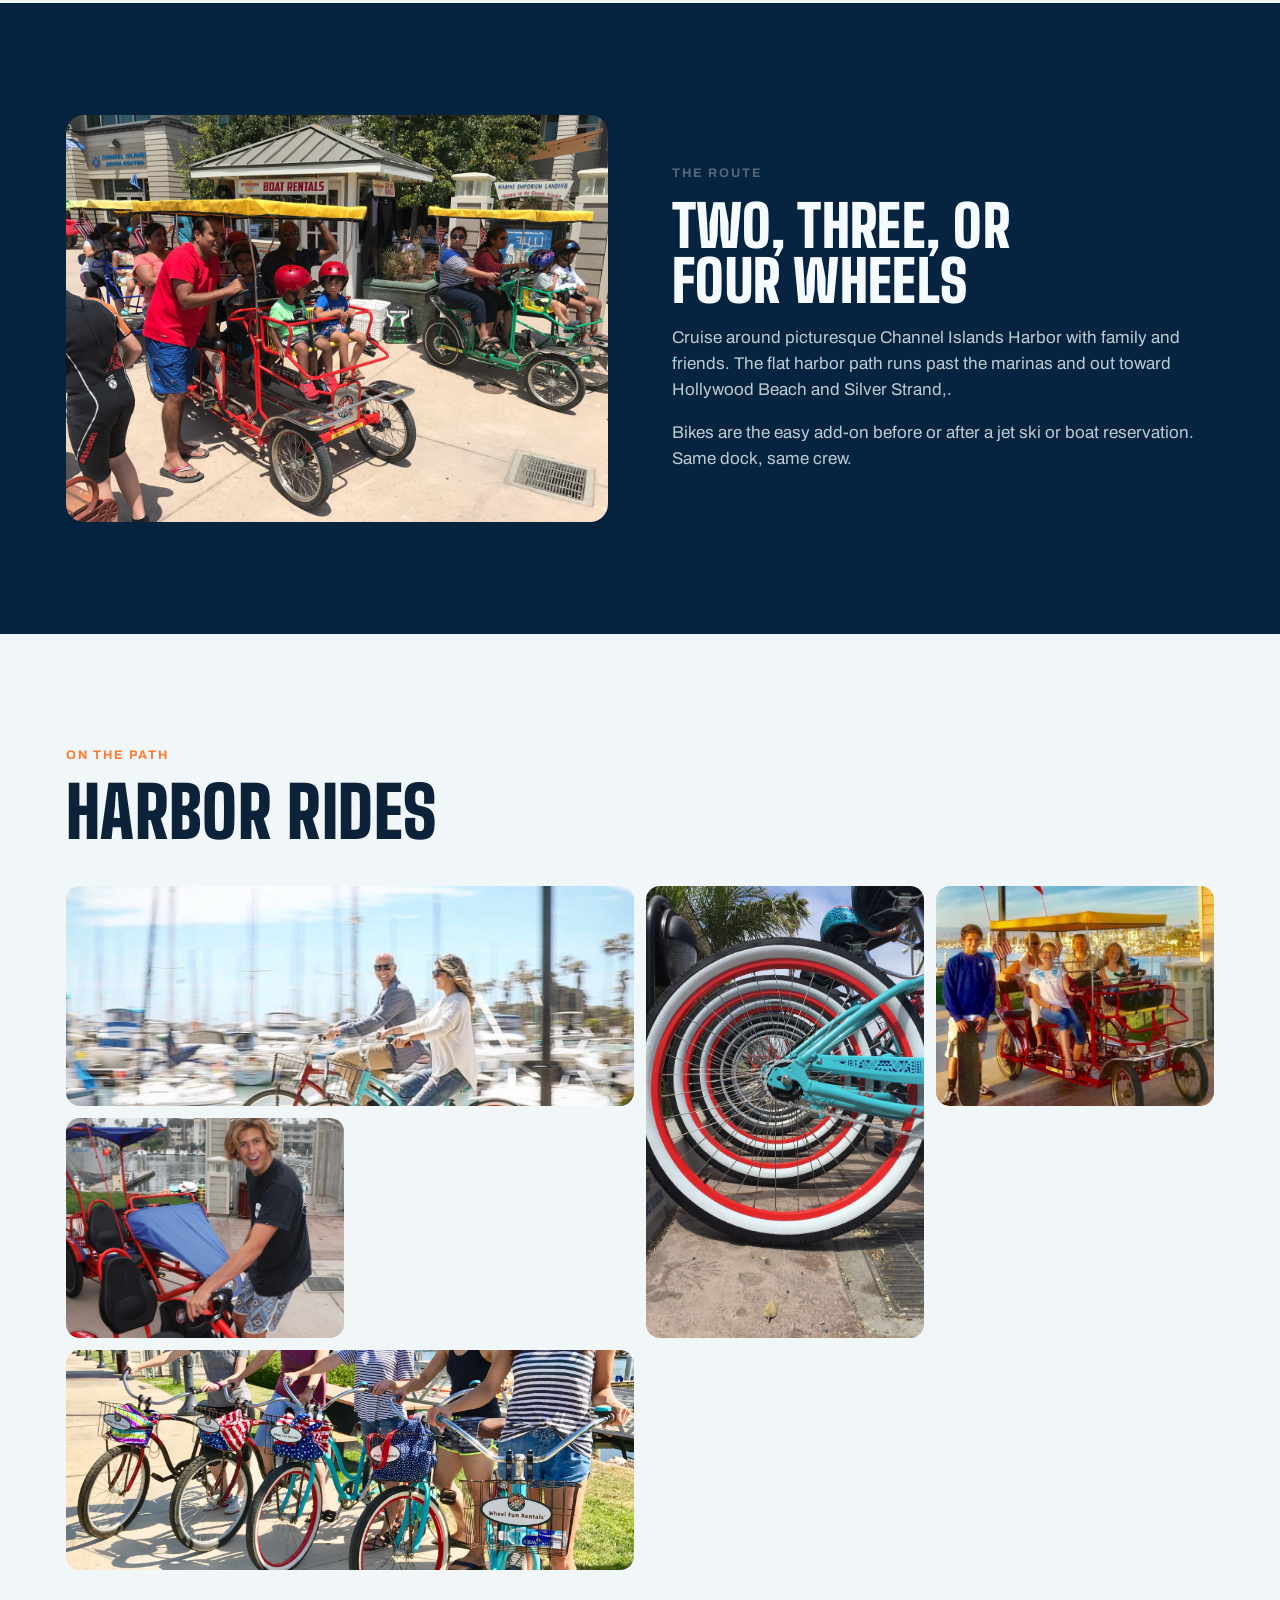
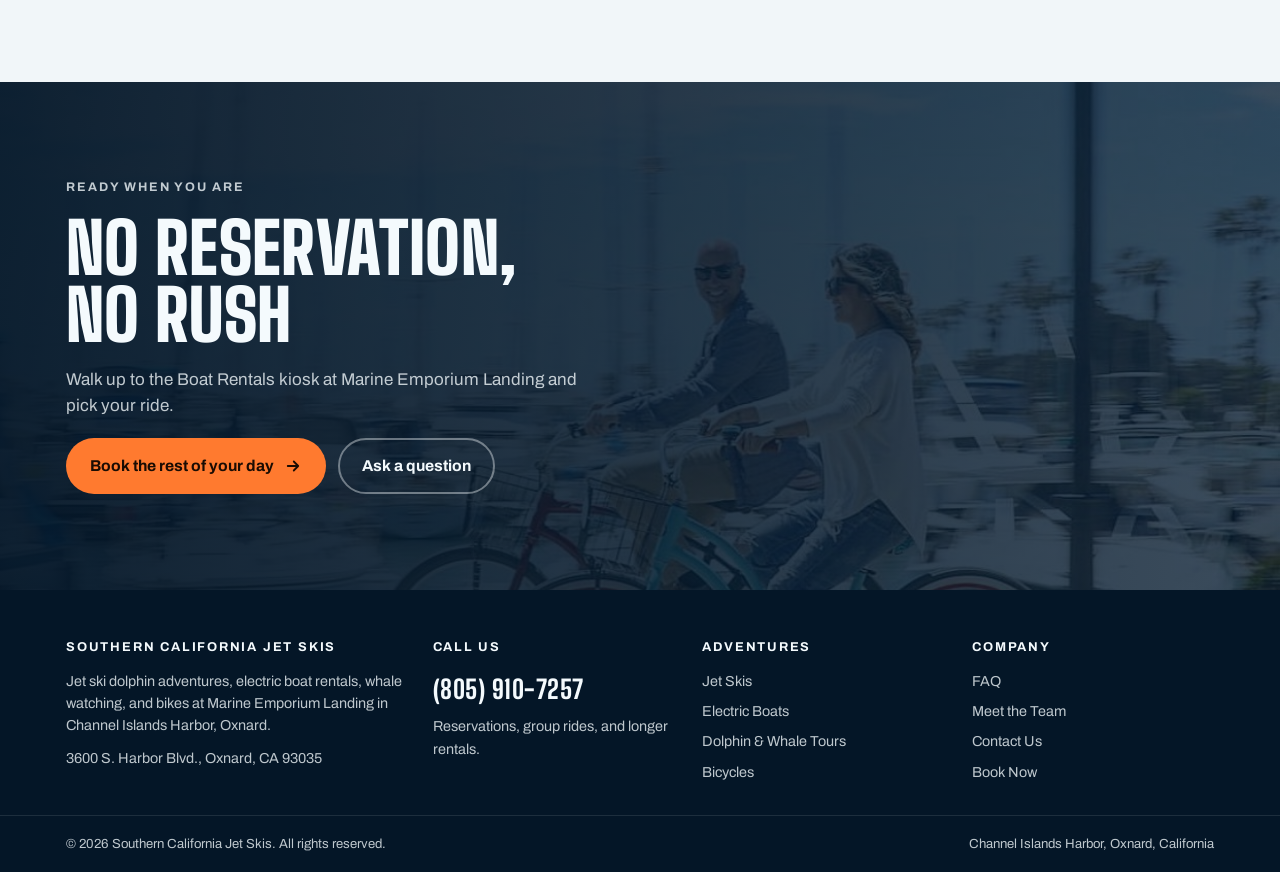
==== commit 15a8a825: "Text logo in Kanit italic Co-Authored-By: Claude Fable 5.1 <noreply@anthropic.com>" ====
--- a/bicycles.html
+++ b/bicycles.html
@@ -6,28 +6,15 @@
 <title>Bicycle Rentals | Southern California Jet Skis</title>
 <meta name="description" content="Beach cruisers, choppers, and surrey bikes by the hour at Marine Emporium Landing in Channel Islands Harbor. From $15 per hour, no reservation needed.">
 <link rel="preconnect" href="https://fonts.googleapis.com">
-<link rel="stylesheet" href="https://fonts.googleapis.com/css2?family=Big+Shoulders+Display:wght@700;800;900&family=Archivo:ital,wght@0,400;0,500;0,600;0,700;1,400&display=swap">
+<link rel="stylesheet" href="https://fonts.googleapis.com/css2?family=Big+Shoulders+Display:wght@700;800;900&family=Kanit:ital,wght@1,800&family=Archivo:ital,wght@0,400;0,500;0,600;0,700;1,400&display=swap">
 <link rel="stylesheet" href="styles.css">
 </head>
 <body>
 <header class="top">
   <div class="wrap">
     <a class="brand" href="index.html" aria-label="Southern California Jet Skis home">
-      <svg class="brand-mark" viewBox="0 0 128 96" aria-hidden="true">
-        <defs><linearGradient id="sung" x1="0" y1="0" x2="0" y2="1"><stop offset="0" stop-color="#FFC27A"/><stop offset="1" stop-color="#FF7A2F"/></linearGradient></defs>
-        <circle cx="84" cy="36" r="24" fill="url(#sung)"/>
-        <g transform="rotate(-12 64 60)">
-          <path d="M4 70c2-14 8-24 18-30-6 10-8 20-6 30z" fill="#3FCBE3" opacity=".85"/>
-          <path d="M14 82c20-6 44-6 70 2" fill="none" stroke="#3FCBE3" stroke-width="5" stroke-linecap="round" opacity=".9"/>
-          <path d="M30 90c16-3 32-3 48 1" fill="none" stroke="#3FCBE3" stroke-width="3.5" stroke-linecap="round" opacity=".45"/>
-          <g fill="none" stroke="#3FCBE3" stroke-linecap="round" stroke-linejoin="round"><path d="M78 26L60 44" stroke-width="10"/><path d="M79 28l16 6" stroke-width="6"/><path d="M60 44l14 2" stroke-width="8"/></g>
-          <circle cx="81" cy="16" r="7.5" fill="#3FCBE3"/>
-          <path d="M8 76h84c12 0 22-6 30-16l-4-6-14-4-6-8h-2l-2-14h-4l-2 14H76c-4 0-6 4-8 6H56l-10 2-18 8-12 4-8 6z" fill="currentColor"/>
-          <path d="M18 70h74" stroke="#3FCBE3" stroke-width="2.5" stroke-linecap="round" opacity=".8"/>
-          <path d="M84 30l18-5" stroke="currentColor" stroke-width="4.5" stroke-linecap="round"/>
-        </g>
-      </svg>
-      <span class="brand-name"><em>SoCal</em> Jet Skis<small>Channel Islands Harbor</small></span>
+
+      <span class="brand-name"><em>SoCal</em> Jetskis</span>
     </a>
     <nav class="nav" aria-label="Main"><a href="jet-skis.html">Jet Skis</a><a href="electric-boats.html">Electric Boats</a><a href="dolphin-adventures.html">Dolphin Tours</a><a href="bicycles.html" aria-current="page">Bikes</a><a href="faq.html">FAQ</a><a href="contact.html">Contact</a></nav>
     <a class="btn btn-sun" href="https://fareharbor.com/embeds/book/southerncaliforniajetskis/?full-items=yes">Book now</a>
--- a/styles.css
+++ b/styles.css
@@ -79,10 +79,8 @@
 }
 .top > .wrap { display: flex; align-items: center; justify-content: space-between; gap: 20px; height: 68px; }
 .brand { display: flex; align-items: center; gap: 10px; text-decoration: none; }
-.brand-mark { width: 58px; height: 44px; display: block; flex: none; color: var(--hero-fg); }
-.brand-name { font-family: var(--display); font-weight: 800; font-size: 1.45rem; letter-spacing: 0.02em; text-transform: uppercase; line-height: 1; }
-.brand-name em { font-style: normal; color: var(--surf); }
-.brand-name small { display: block; font-family: var(--body); font-size: 0.62rem; font-weight: 600; letter-spacing: 0.18em; color: var(--hero-muted); margin-top: 3px; }
+.brand-name { font-family: "Kanit", var(--display); font-style: italic; font-weight: 800; font-size: 1.8rem; letter-spacing: -0.01em; line-height: 1; white-space: nowrap; }
+.brand-name em { font-style: italic; color: var(--surf); }
 .nav { display: flex; gap: 24px; font-weight: 600; font-size: 0.92rem; }
 .nav a { text-decoration: none; color: var(--hero-muted); padding-block: 4px; border-bottom: 2px solid transparent; }
 .nav a:hover { color: var(--hero-fg); }
